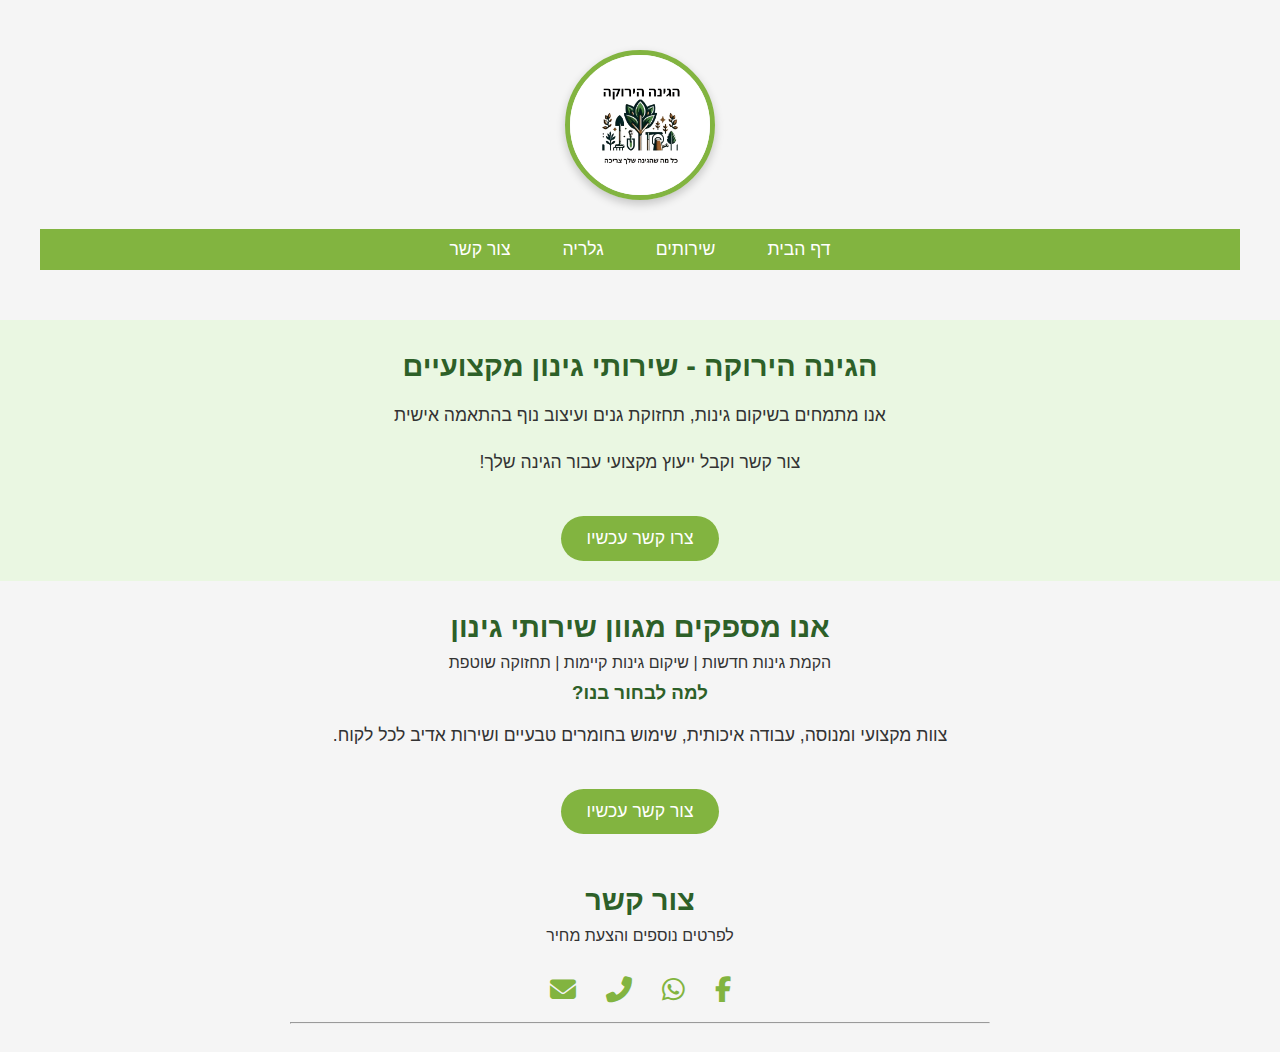
==== index.html @ babe918a "Update index.html" ====
<!DOCTYPE HTML>
<html lang="he" dir="rtl">
<head>
    <!-- FontAwesome Icons CDN -->
    <link rel="stylesheet" href="https://cdnjs.cloudflare.com/ajax/libs/font-awesome/6.5.0/css/all.min.css">
    <meta charset="utf-8">
    <meta name="viewport" content="width=device-width, initial-scale=1">
    <title>הגינה הירוקה - כל מה שהגינה שלך צריכה</title>
    <meta name="description" content="שירותי גינון מקצועיים ושיקום גינות">
    <meta name="keywords" content="גינון, צמחים, עיצוב גינות, שירותי גינון">
    
    <!-- קבצי CSS -->
    <link rel="stylesheet" href="style.css">
    <link rel="stylesheet" href="skel.css">

    <!-- קבצי JavaScript -->
    <script src="jquery.min.js"></script>
    <script src="jquery.dropotron.min.js"></script>
    <script src="skel.min.js"></script>
    <script src="skel-layers.min.js"></script>
    <script src="init.js"></script>
    
    <style>
        body {
            direction: rtl;
            text-align: right;
            font-family: Arial, sans-serif;
        }
        .container {
            max-width: 1200px;
            margin: auto;
            padding: 20px;
        }
        .center-box {
            max-width: 700px;
            margin: 0 auto;
            text-align: center;
        }
        .header {
            text-align: center;
            font-size: 28px;
            font-weight: bold;
            margin-bottom: 20px;
        }
    </style>
</head>
<body class="homepage">
    <div class="wrapper style1">
        <div id="header">
            <div class="container">
                <h1 id="logo">
                    <a href="index.html">
                        <img src="https://the-green-garden.github.io/haginahayeruka/logo.jpg" alt="הגינה הירוקה">
                    </a>
                </h1>
                <!-- ניווט -->
                <nav id="nav">
                    <ul>
                        <li class="active"><a href="index.html">דף הבית</a></li>
                        <li><a href="left-sidebar.html">שירותים</a></li>
                        <li><a href="right-sidebar.html">גלריה</a></li>
                        <li><a href="no-sidebar.html">צור קשר</a></li>
                    </ul>
                </nav>
            </div>
        </div>
        
<!-- באנר -->
<div id="banner" style="background-color: #eaf7e2;">
  <section class="container">
    <div class="hero-wrapper">
      <h2>הגינה הירוקה - שירותי גינון מקצועיים</h2>
      <p>אנו מתמחים בשיקום גינות, תחזוקת גנים ועיצוב נוף בהתאמה אישית</p>
      <p>צור קשר וקבל ייעוץ מקצועי עבור הגינה שלך!</p>
      <a href="no-sidebar.html" class="button">צרו קשר עכשיו</a>
    </div>
  </section>
</div>


    <!-- מידע נוסף -->
    <div class="wrapper style2">
        <section class="container center-box">
            <div class="row double">
                <div class="6u">
                    <header class="major">
                        <h2>אנו מספקים מגוון שירותי גינון</h2>
                        <span class="byline">הקמת גינות חדשות | שיקום גינות קיימות | תחזוקה שוטפת</span>
                    </header>
                </div>
                <div class="6u">
                    <h3>למה לבחור בנו?</h3>
                    <p>צוות מקצועי ומנוסה, עבודה איכותית, שימוש בחומרים טבעיים ושירות אדיב לכל לקוח.</p>
                    <a href="#" class="button">צור קשר עכשיו</a>
                </div>
            </div>
        </section>
    </div>

    <!-- תחתית -->
    <div id="footer">
        <section class="container center-box">
            <header class="major">
                <h2>צור קשר</h2>
                <span class="byline">לפרטים נוספים והצעת מחיר</span>
            </header>
            <ul class="icons">
                <li>
                    <a href="https://www.facebook.com/profile.php?id=61561220525391" target="_blank" title="Facebook">
                        <i class="fab fa-facebook-f"></i>
                    </a>
                </li>
                <li>
                    <a href="https://wa.me/972546698931" target="_blank" title="WhatsApp">
                        <i class="fab fa-whatsapp"></i>
                    </a>
                </li>
                <li>
                    <a href="tel:0534372319" title="Call">
                        <i class="fas fa-phone-alt"></i>
                    </a>
                </li>
                <li>
                    <a href="mailto:noyshoshansolomon@gmail.com" title="Email">
                        <i class="fas fa-envelope"></i>
                    </a>
                </li>
            </ul>
            <hr>
        </section>
    </div>
</body>
</html>
---- style.css ----
/* =====================================
   הגינה הירוקה - עיצוב מודרני ומרשים
   ===================================== */

@import url("https://fonts.googleapis.com/css2?family=Varela+Round&display=swap");

/* בסיס כללי */
body {
  direction: rtl;
  text-align: center;
  font-family: 'Varela Round', sans-serif;
  background-color: #f5f5f5;
  color: #333;
  margin: 0;
  padding: 0;
}

.container {
  max-width: 1200px;
  margin: 0 auto;
  padding: 30px 20px;
}

.center-box {
  max-width: 700px;
  margin: 0 auto;
  text-align: center;
}

/* מרכז את התוכן בדפים */
.container,
.wrapper,
section {
  text-align: center;
}

p {
  text-align: inherit;
}

#content h2,
#content p,
#content ul,
#content .button {
  margin-left: auto;
  margin-right: auto;
}

/* לוגו עגול */
#logo {
  display: flex;
  justify-content: center;
  align-items: center;
  margin-top: 30px;
  margin-bottom: 20px;
}

#logo img {
  width: 140px;
  height: 140px;
  border-radius: 50%;
  border: 5px solid #82b440;
  object-fit: cover;
  box-shadow: 0 4px 10px rgba(0,0,0,0.2);
}

/* כותרת עליונה */
h1, h2, h3 {
  margin: 10px 0;
  color: #2d6028;
}

h1 {
  font-size: 2.4em;
}

h2 {
  font-size: 1.8em;
}

p {
  font-size: 1.1em;
  line-height: 1.7em;
}

/* תפריט ניווט */
nav {
  background-color: #82b440;
  padding: 10px 0;
  margin-bottom: 30px;
}

nav ul {
  list-style: none;
  display: flex;
  justify-content: center;
  padding: 0;
  margin: 0;
  flex-wrap: wrap;
  gap: 20px;
}

nav li a {
  text-decoration: none;
  color: white;
  font-size: 1.1em;
  padding: 8px 16px;
  border-radius: 20px;
  transition: background-color 0.3s ease;
}

nav li a:hover {
  background-color: #6a9a2f;
}

/* אייקונים */
ul.icons {
  list-style: none;
  display: flex;
  justify-content: center;
  padding: 0;
  margin-top: 30px;
  gap: 30px;
}

ul.icons li a {
  font-size: 26px;
  color: #82b440;
  transition: color 0.3s ease;
  text-decoration: none;
}

ul.icons li a:hover {
  color: #2d6028;
}

/* כפתור ראשי */
.button {
  display: inline-block;
  background-color: #82b440;
  color: white;
  padding: 12px 25px;
  border-radius: 30px;
  font-size: 1.1em;
  text-decoration: none;
  margin-top: 20px;
  transition: background-color 0.3s ease;
}

.button:hover {
  background-color: #6a9a2f;
}

/* פוטר */
footer {
  background-color: #2d6028;
  color: white;
  padding: 30px 20px;
  margin-top: 50px;
  text-align: center;
}

footer p {
  margin: 0;
  font-size: 0.9em;
  opacity: 0.7;
}

/* תמונות כלליות */
img {
  max-width: 100%;
  height: auto;
  border-radius: 10px;
  box-shadow: 0 2px 6px rgba(0,0,0,0.1);
}

.gallery-grid {
  display: grid;
  grid-template-columns: repeat(auto-fit, minmax(250px, 1fr));
  gap: 20px;
  padding: 30px 0;
  direction: rtl;
}

.gallery-grid img {
  width: 100%;
  height: auto;
  aspect-ratio: 4 / 3;
  object-fit: cover;
  border-radius: 12px;
  box-shadow: 0 4px 10px rgba(0, 0, 0, 0.15);
  transition: transform 0.3s ease-in-out;
}

.gallery-grid img:hover {
  transform: scale(1.03);
}

/* התאמה לנייד */
@media (max-width: 768px) {
  nav ul {
    flex-direction: column;
    gap: 10px;
  }

  #logo img {
    width: 100px;
    height: 100px;
  }

  h1 {
    font-size: 2em;
  }

  h2 {
    font-size: 1.5em;
  }

  .button {
    font-size: 1em;
    padding: 10px 20px;
  }

.hero-wrapper {
  max-width: 600px;
  margin: 0 auto;
  text-align: center;
  padding: 40px 20px;
  background-color: #ffffffdd; /* לבן שקוף עדין */
  border-radius: 12px;
  box-shadow: 0 4px 12px rgba(0,0,0,0.1);
}

.hero-wrapper h2 {
  font-size: 2rem;
  color: #2d6028;
  margin-bottom: 15px;
}

.hero-wrapper p {
  font-size: 1.2rem;
  line-height: 1.7;
  margin-bottom: 10px;
  color: #333;
}
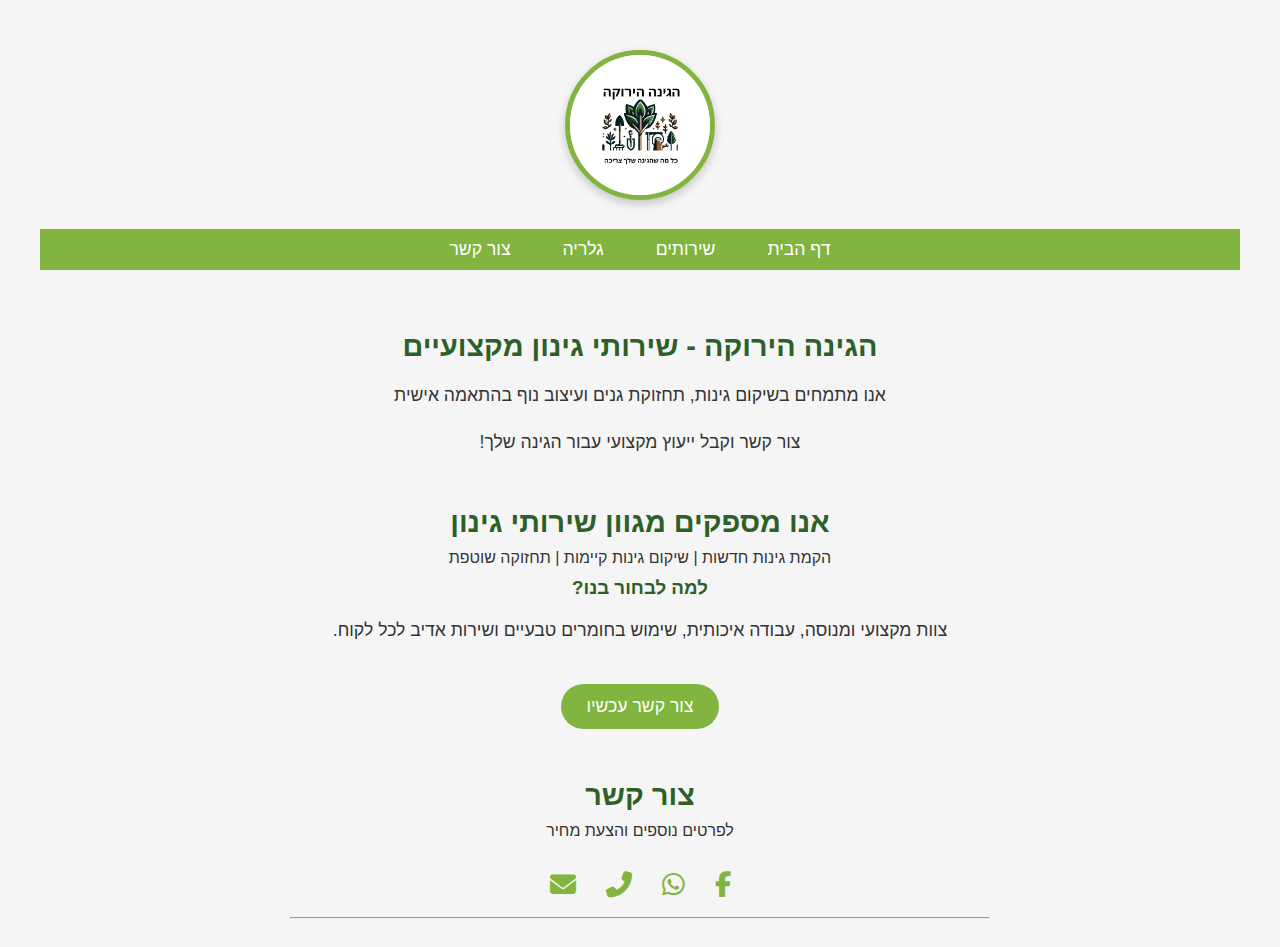
==== commit b00a2a73: "Update index.html" ====
--- a/index.html
+++ b/index.html
@@ -66,15 +66,14 @@
         </div>
         
 <!-- באנר -->
-<div id="banner" style="background-color: #eaf7e2;">
-  <section class="container">
+<div id="banner">
+  <div class="hero-center">
     <div class="hero-wrapper">
       <h2>הגינה הירוקה - שירותי גינון מקצועיים</h2>
       <p>אנו מתמחים בשיקום גינות, תחזוקת גנים ועיצוב נוף בהתאמה אישית</p>
       <p>צור קשר וקבל ייעוץ מקצועי עבור הגינה שלך!</p>
-      <a href="no-sidebar.html" class="button">צרו קשר עכשיו</a>
     </div>
-  </section>
+  </div>
 </div>
 
 
--- a/style.css
+++ b/style.css
@@ -226,13 +226,13 @@
   margin: 0 auto;
   text-align: center;
   padding: 40px 20px;
-  background-color: #ffffffdd; /* לבן שקוף עדין */
-  border-radius: 12px;
-  box-shadow: 0 4px 12px rgba(0,0,0,0.1);
+  background-color: #ffffffee; /* לבן שקוף עדין */
+  border-radius: 16px;
+  box-shadow: 0 6px 20px rgba(0, 0, 0, 0.1);
 }
 
 .hero-wrapper h2 {
-  font-size: 2rem;
+  font-size: 2.2rem;
   color: #2d6028;
   margin-bottom: 15px;
 }
@@ -240,8 +240,13 @@
 .hero-wrapper p {
   font-size: 1.2rem;
   line-height: 1.7;
-  margin-bottom: 10px;
+  margin-bottom: 15px;
   color: #333;
 }
 
-
+.hero-wrapper .button {
+  margin-top: 10px;
+}
+
+
+
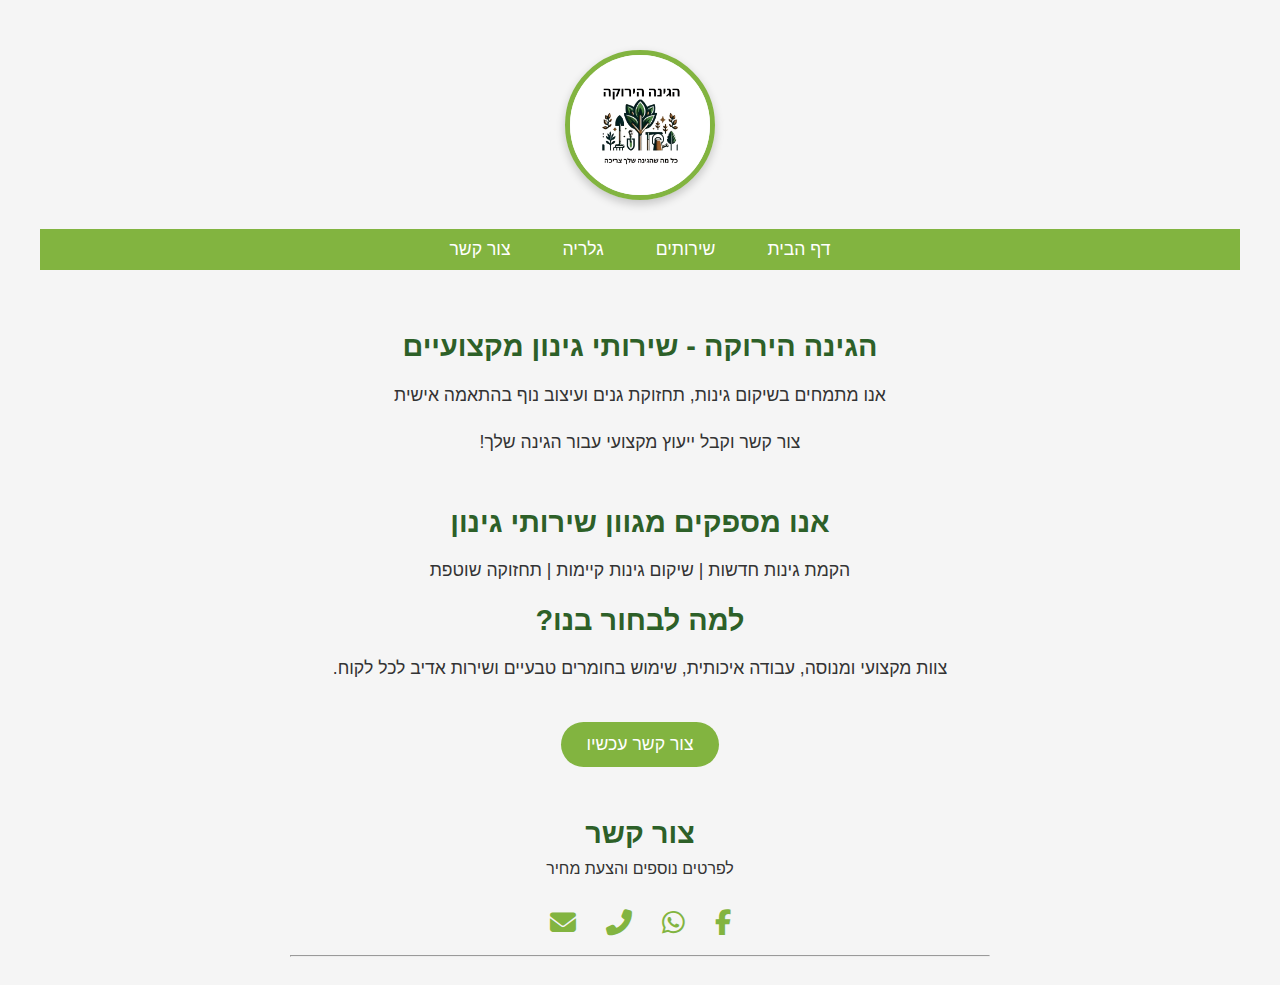
==== commit 83e0f160: "Update index.html" ====
--- a/index.html
+++ b/index.html
@@ -78,23 +78,23 @@
 
 
     <!-- מידע נוסף -->
-    <div class="wrapper style2">
-        <section class="container center-box">
-            <div class="row double">
-                <div class="6u">
-                    <header class="major">
-                        <h2>אנו מספקים מגוון שירותי גינון</h2>
-                        <span class="byline">הקמת גינות חדשות | שיקום גינות קיימות | תחזוקה שוטפת</span>
-                    </header>
-                </div>
-                <div class="6u">
-                    <h3>למה לבחור בנו?</h3>
-                    <p>צוות מקצועי ומנוסה, עבודה איכותית, שימוש בחומרים טבעיים ושירות אדיב לכל לקוח.</p>
-                    <a href="#" class="button">צור קשר עכשיו</a>
-                </div>
-            </div>
-        </section>
+   <div class="wrapper style2">
+  <section class="container">
+    
+    <div class="text-box">
+      <h2>אנו מספקים מגוון שירותי גינון</h2>
+      <p>הקמת גינות חדשות | שיקום גינות קיימות | תחזוקה שוטפת</p>
     </div>
+
+    <div class="text-box">
+      <h2>למה לבחור בנו?</h2>
+      <p>צוות מקצועי ומנוסה, עבודה איכותית, שימוש בחומרים טבעיים ושירות אדיב לכל לקוח.</p>
+      <a href="no-sidebar.html" class="button">צור קשר עכשיו</a>
+    </div>
+
+  </section>
+</div>
+
 
     <!-- תחתית -->
     <div id="footer">
--- a/style.css
+++ b/style.css
@@ -221,12 +221,19 @@
     padding: 10px 20px;
   }
 
+.hero-center {
+  display: flex;
+  justify-content: center;
+  align-items: center;
+  padding: 60px 20px;
+  background-color: #f5f5f5;
+}
+
 .hero-wrapper {
   max-width: 600px;
-  margin: 0 auto;
-  text-align: center;
-  padding: 40px 20px;
-  background-color: #ffffffee; /* לבן שקוף עדין */
+  text-align: center;
+  padding: 40px 30px;
+  background-color: #ffffffee;
   border-radius: 16px;
   box-shadow: 0 6px 20px rgba(0, 0, 0, 0.1);
 }
@@ -234,19 +241,40 @@
 .hero-wrapper h2 {
   font-size: 2.2rem;
   color: #2d6028;
-  margin-bottom: 15px;
+  margin-bottom: 20px;
 }
 
 .hero-wrapper p {
   font-size: 1.2rem;
-  line-height: 1.7;
+  line-height: 1.8;
   margin-bottom: 15px;
   color: #333;
 }
 
-.hero-wrapper .button {
-  margin-top: 10px;
-}
-
-
-
+/* תיבת טקסט מעוצבת */
+.text-box {
+  background-color: #ffffffee;
+  border-radius: 16px;
+  box-shadow: 0 6px 20px rgba(0, 0, 0, 0.1);
+  padding: 40px 30px;
+  margin: 30px auto;
+  max-width: 700px;
+  text-align: center;
+}
+
+/* כותרת בתוך תיבה */
+.text-box h2, .text-box h3 {
+  color: #2d6028;
+  margin-bottom: 15px;
+}
+
+/* פסקה בתוך תיבה */
+.text-box p {
+  color: #333;
+  font-size: 1.1rem;
+  line-height: 1.8;
+  margin-bottom: 15px;
+}
+
+
+
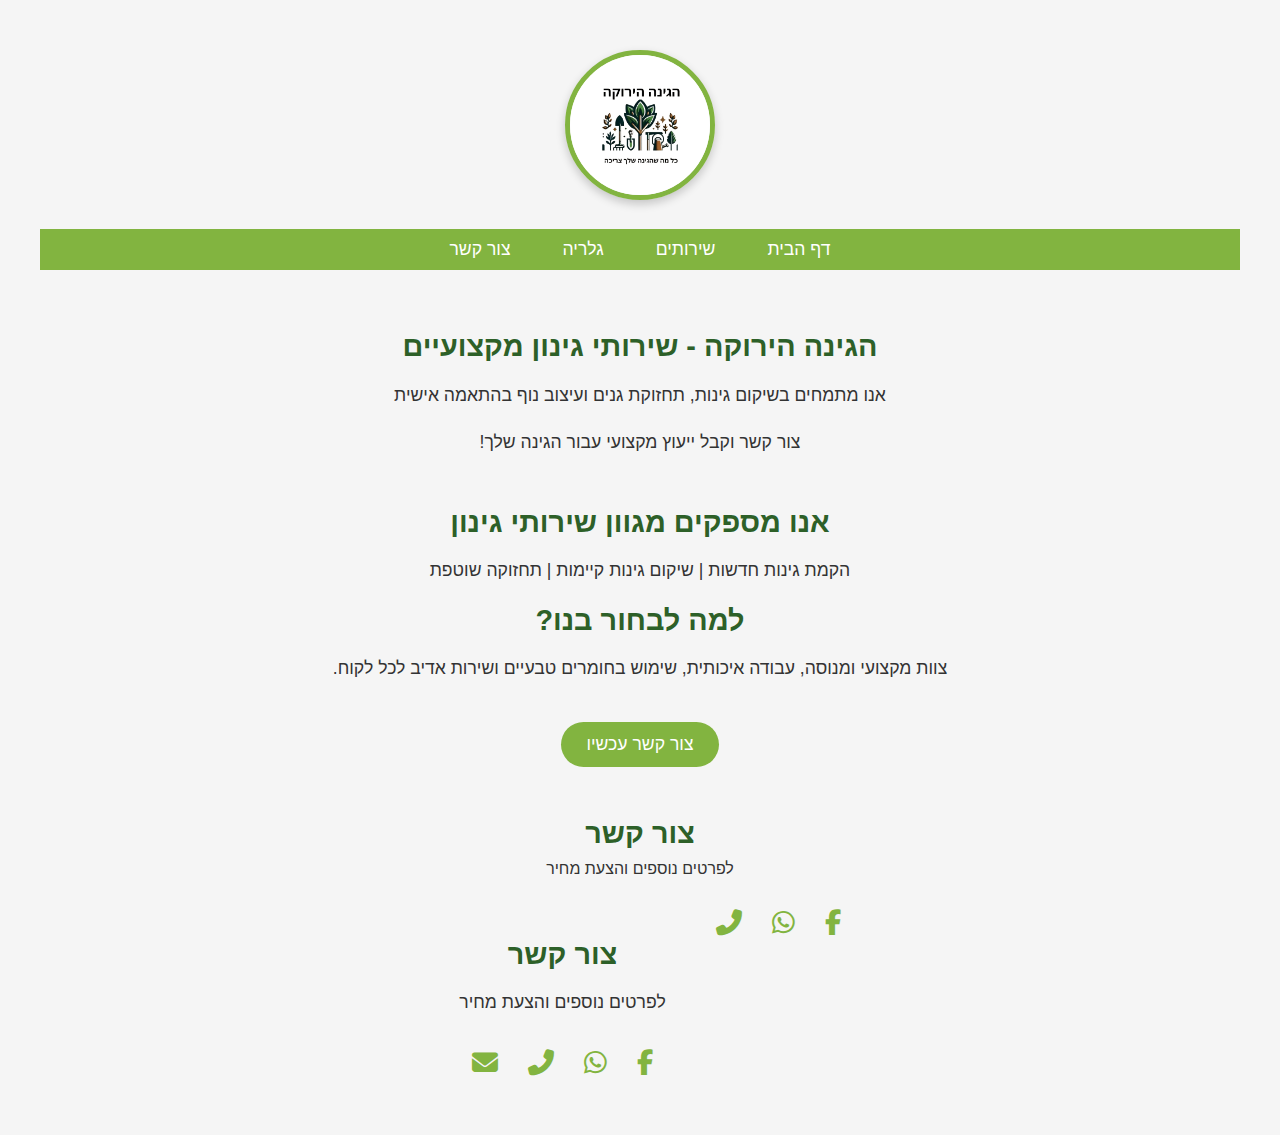
==== commit 22ddec7c: "Update index.html" ====
--- a/index.html
+++ b/index.html
@@ -120,14 +120,40 @@
                     </a>
                 </li>
                 <li>
-                    <a href="mailto:noyshoshansolomon@gmail.com" title="Email">
-                        <i class="fas fa-envelope"></i>
-                    </a>
-                </li>
-            </ul>
-            <hr>
-        </section>
+
+                    <!-- תחתית -->
+<div id="footer">
+  <section class="container">
+    <div class="text-box">
+      <h2>צור קשר</h2>
+      <p>לפרטים נוספים והצעת מחיר</p>
+      <ul class="icons">
+        <li>
+          <a href="https://www.facebook.com/profile.php?id=61561220525391" target="_blank" title="Facebook">
+            <i class="fab fa-facebook-f"></i>
+          </a>
+        </li>
+        <li>
+          <a href="https://wa.me/972546698931" target="_blank" title="WhatsApp">
+            <i class="fab fa-whatsapp"></i>
+          </a>
+        </li>
+        <li>
+          <a href="tel:0534372319" title="Call">
+            <i class="fas fa-phone-alt"></i>
+          </a>
+        </li>
+        <li>
+          <a href="mailto:noyshoshansolomon@gmail.com" title="Email">
+            <i class="fas fa-envelope"></i>
+          </a>
+        </li>
+      </ul>
     </div>
+  </section>
+</div>
+
+
 </body>
 </html>
 
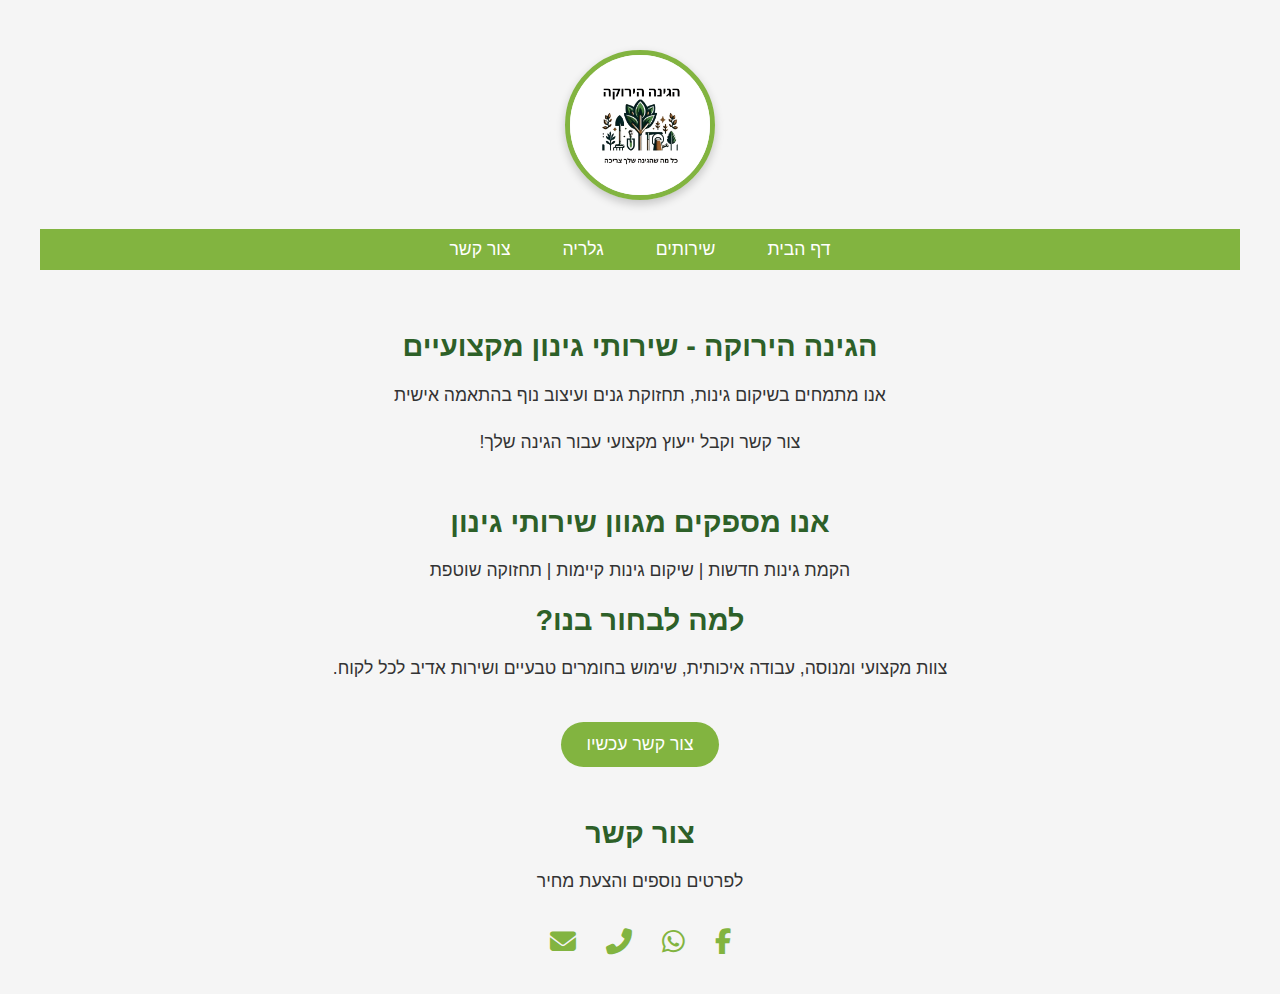
==== commit 227a7d87: "Update index.html" ====
--- a/index.html
+++ b/index.html
@@ -96,31 +96,6 @@
 </div>
 
 
-    <!-- תחתית -->
-    <div id="footer">
-        <section class="container center-box">
-            <header class="major">
-                <h2>צור קשר</h2>
-                <span class="byline">לפרטים נוספים והצעת מחיר</span>
-            </header>
-            <ul class="icons">
-                <li>
-                    <a href="https://www.facebook.com/profile.php?id=61561220525391" target="_blank" title="Facebook">
-                        <i class="fab fa-facebook-f"></i>
-                    </a>
-                </li>
-                <li>
-                    <a href="https://wa.me/972546698931" target="_blank" title="WhatsApp">
-                        <i class="fab fa-whatsapp"></i>
-                    </a>
-                </li>
-                <li>
-                    <a href="tel:0534372319" title="Call">
-                        <i class="fas fa-phone-alt"></i>
-                    </a>
-                </li>
-                <li>
-
                     <!-- תחתית -->
 <div id="footer">
   <section class="container">
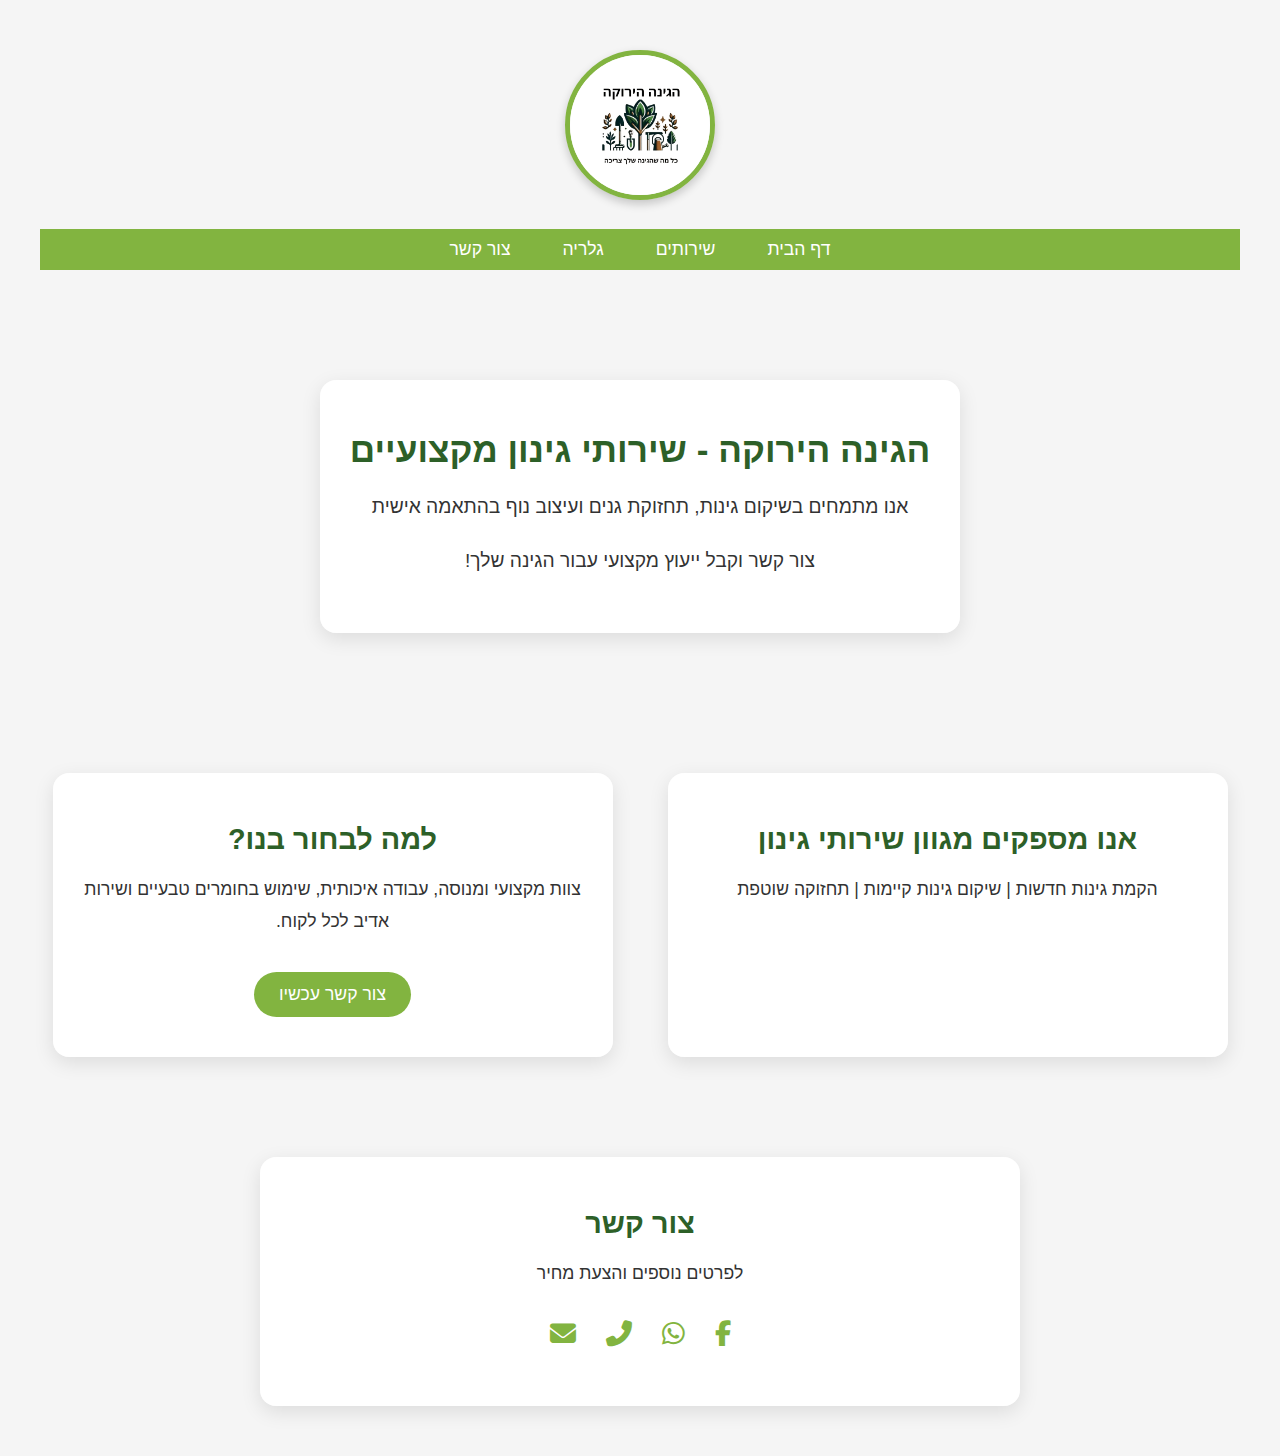
==== commit 27c0551a: "Update index.html" ====
--- a/index.html
+++ b/index.html
@@ -65,35 +65,34 @@
             </div>
         </div>
         
-<!-- באנר -->
-<div id="banner">
-  <div class="hero-center">
-    <div class="hero-wrapper">
-      <h2>הגינה הירוקה - שירותי גינון מקצועיים</h2>
-      <p>אנו מתמחים בשיקום גינות, תחזוקת גנים ועיצוב נוף בהתאמה אישית</p>
-      <p>צור קשר וקבל ייעוץ מקצועי עבור הגינה שלך!</p>
-    </div>
-  </div>
-</div>
-
-
-    <!-- מידע נוסף -->
-   <div class="wrapper style2">
-  <section class="container">
-    
-    <div class="text-box">
-      <h2>אנו מספקים מגוון שירותי גינון</h2>
-      <p>הקמת גינות חדשות | שיקום גינות קיימות | תחזוקה שוטפת</p>
+    <!-- באנר -->
+    <div id="banner">
+      <div class="hero-center">
+        <div class="hero-wrapper">
+          <h2>הגינה הירוקה - שירותי גינון מקצועיים</h2>
+          <p>אנו מתמחים בשיקום גינות, תחזוקת גנים ועיצוב נוף בהתאמה אישית</p>
+          <p>צור קשר וקבל ייעוץ מקצועי עבור הגינה שלך!</p>
+        </div>
+      </div>
     </div>
 
-    <div class="text-box">
-      <h2>למה לבחור בנו?</h2>
-      <p>צוות מקצועי ומנוסה, עבודה איכותית, שימוש בחומרים טבעיים ושירות אדיב לכל לקוח.</p>
-      <a href="no-sidebar.html" class="button">צור קשר עכשיו</a>
+    <!-- תיבות טקסט בשורה -->
+    <div class="wrapper style2">
+      <section class="container">
+        <div class="text-box-row">
+          <div class="text-box">
+            <h2>אנו מספקים מגוון שירותי גינון</h2>
+            <p>הקמת גינות חדשות | שיקום גינות קיימות | תחזוקה שוטפת</p>
+          </div>
+
+          <div class="text-box">
+            <h2>למה לבחור בנו?</h2>
+            <p>צוות מקצועי ומנוסה, עבודה איכותית, שימוש בחומרים טבעיים ושירות אדיב לכל לקוח.</p>
+            <a href="no-sidebar.html" class="button">צור קשר עכשיו</a>
+          </div>
+        </div>
+      </section>
     </div>
-
-  </section>
-</div>
 
 
                     <!-- תחתית -->
--- a/style.css
+++ b/style.css
@@ -1,3 +1,4 @@
+
 /* =====================================
    הגינה הירוקה - עיצוב מודרני ומרשים
    ===================================== */
@@ -174,6 +175,7 @@
   box-shadow: 0 2px 6px rgba(0,0,0,0.1);
 }
 
+/* גלריה */
 .gallery-grid {
   display: grid;
   grid-template-columns: repeat(auto-fit, minmax(250px, 1fr));
@@ -196,31 +198,7 @@
   transform: scale(1.03);
 }
 
-/* התאמה לנייד */
-@media (max-width: 768px) {
-  nav ul {
-    flex-direction: column;
-    gap: 10px;
-  }
-
-  #logo img {
-    width: 100px;
-    height: 100px;
-  }
-
-  h1 {
-    font-size: 2em;
-  }
-
-  h2 {
-    font-size: 1.5em;
-  }
-
-  .button {
-    font-size: 1em;
-    padding: 10px 20px;
-  }
-
+/* באנר */
 .hero-center {
   display: flex;
   justify-content: center;
@@ -251,7 +229,7 @@
   color: #333;
 }
 
-/* תיבת טקסט מעוצבת */
+/* תיבות טקסט */
 .text-box {
   background-color: #ffffffee;
   border-radius: 16px;
@@ -262,13 +240,11 @@
   text-align: center;
 }
 
-/* כותרת בתוך תיבה */
 .text-box h2, .text-box h3 {
   color: #2d6028;
   margin-bottom: 15px;
 }
 
-/* פסקה בתוך תיבה */
 .text-box p {
   color: #333;
   font-size: 1.1rem;
@@ -276,5 +252,54 @@
   margin-bottom: 15px;
 }
 
-
-
+/* תיבות טקסט בשורה אחת */
+.text-box-row {
+  display: flex;
+  flex-wrap: wrap;
+  justify-content: center;
+  gap: 30px;
+  margin-top: 30px;
+}
+
+.text-box-row .text-box {
+  flex: 1 1 300px;
+  max-width: 500px;
+}
+
+/* התאמה לנייד */
+@media (max-width: 768px) {
+  nav ul {
+    flex-direction: column;
+    gap: 10px;
+  }
+
+  #logo img {
+    width: 100px;
+    height: 100px;
+  }
+
+  h1 {
+    font-size: 2em;
+  }
+
+  h2 {
+    font-size: 1.5em;
+  }
+
+  .button {
+    font-size: 1em;
+    padding: 10px 20px;
+  }
+
+  .hero-wrapper {
+    padding: 30px 20px;
+  }
+
+  .text-box {
+    padding: 30px 20px;
+  }
+}
+
+
+
+
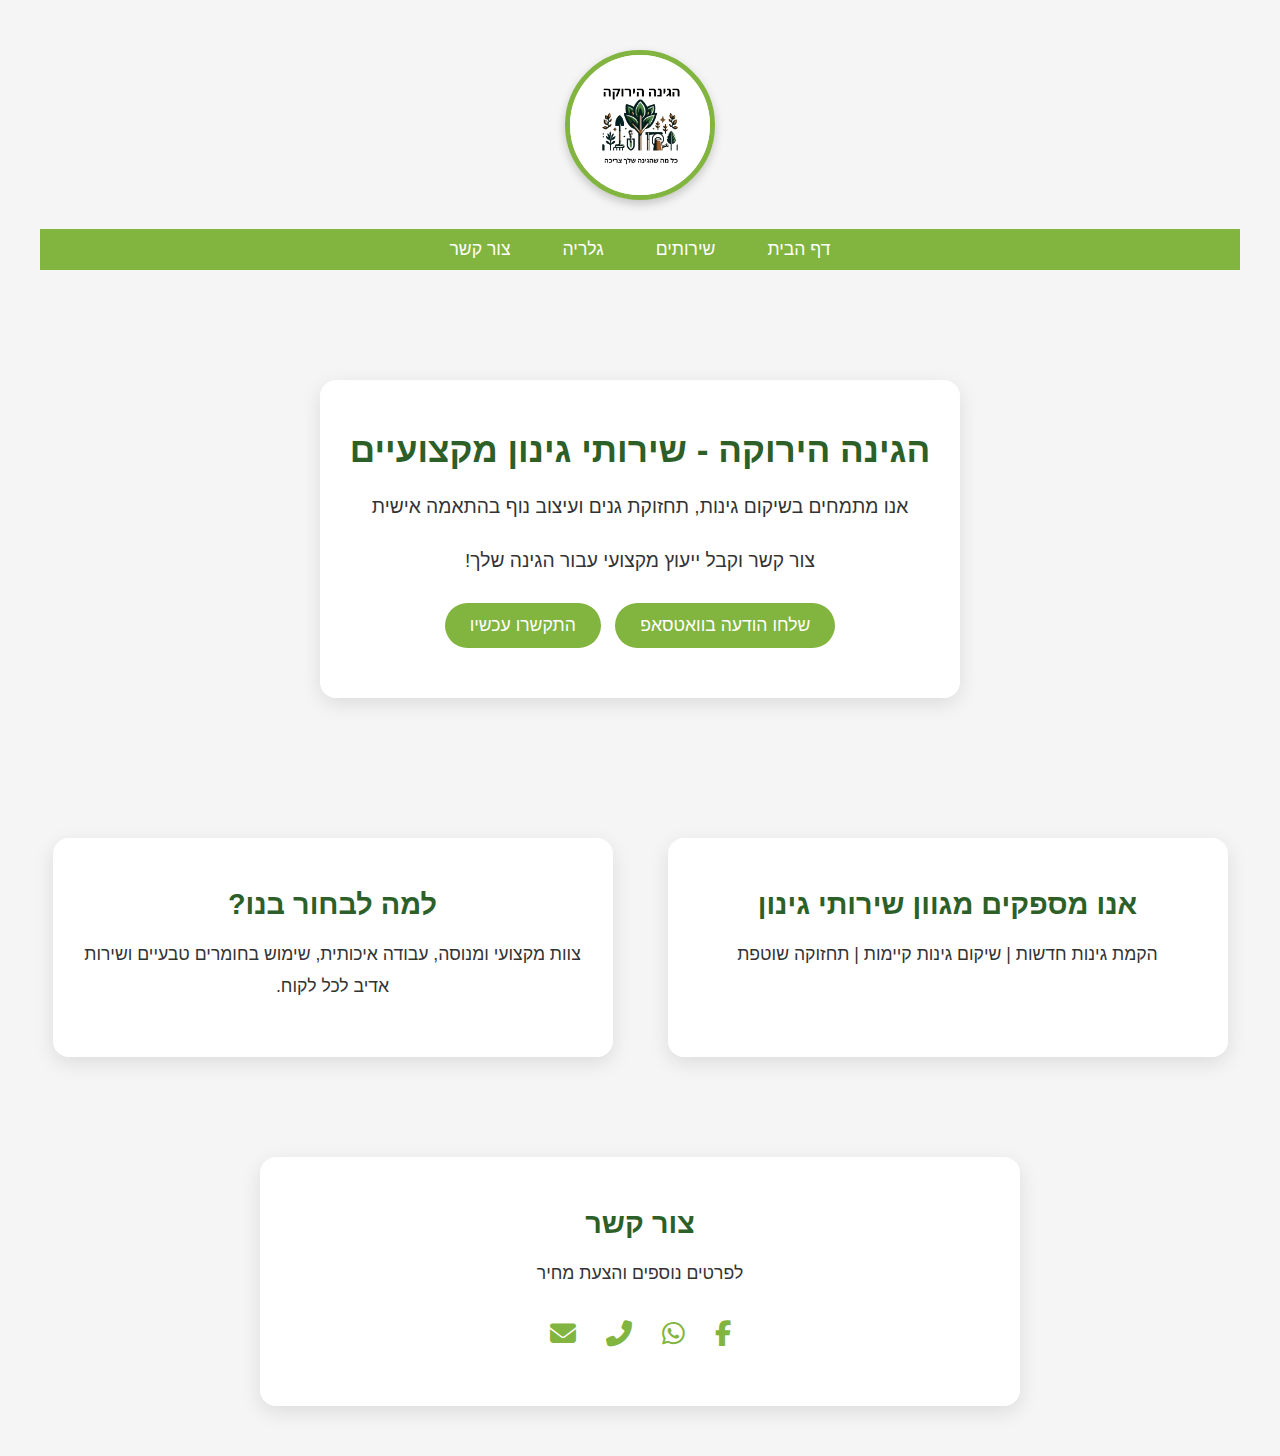
==== commit 91ab24fe: "Update index.html" ====
--- a/index.html
+++ b/index.html
@@ -42,6 +42,11 @@
             font-weight: bold;
             margin-bottom: 20px;
         }
+
+        .hero-wrapper a.button {
+            display: inline-block;
+            margin: 10px 5px;
+        }
     </style>
 </head>
 <body class="homepage">
@@ -72,6 +77,8 @@
           <h2>הגינה הירוקה - שירותי גינון מקצועיים</h2>
           <p>אנו מתמחים בשיקום גינות, תחזוקת גנים ועיצוב נוף בהתאמה אישית</p>
           <p>צור קשר וקבל ייעוץ מקצועי עבור הגינה שלך!</p>
+          <a href="https://wa.me/972546698931" target="_blank" class="button">שלחו הודעה בוואטסאפ</a>
+          <a href="tel:0546698931" class="button">התקשרו עכשיו</a>
         </div>
       </div>
     </div>
@@ -88,46 +95,42 @@
           <div class="text-box">
             <h2>למה לבחור בנו?</h2>
             <p>צוות מקצועי ומנוסה, עבודה איכותית, שימוש בחומרים טבעיים ושירות אדיב לכל לקוח.</p>
-            <a href="no-sidebar.html" class="button">צור קשר עכשיו</a>
           </div>
         </div>
       </section>
     </div>
 
-
-                    <!-- תחתית -->
-<div id="footer">
-  <section class="container">
-    <div class="text-box">
-      <h2>צור קשר</h2>
-      <p>לפרטים נוספים והצעת מחיר</p>
-      <ul class="icons">
-        <li>
-          <a href="https://www.facebook.com/profile.php?id=61561220525391" target="_blank" title="Facebook">
-            <i class="fab fa-facebook-f"></i>
-          </a>
-        </li>
-        <li>
-          <a href="https://wa.me/972546698931" target="_blank" title="WhatsApp">
-            <i class="fab fa-whatsapp"></i>
-          </a>
-        </li>
-        <li>
-          <a href="tel:0534372319" title="Call">
-            <i class="fas fa-phone-alt"></i>
-          </a>
-        </li>
-        <li>
-          <a href="mailto:noyshoshansolomon@gmail.com" title="Email">
-            <i class="fas fa-envelope"></i>
-          </a>
-        </li>
-      </ul>
+    <!-- תחתית -->
+    <div id="footer">
+      <section class="container">
+        <div class="text-box">
+          <h2>צור קשר</h2>
+          <p>לפרטים נוספים והצעת מחיר</p>
+          <ul class="icons">
+            <li>
+              <a href="https://www.facebook.com/profile.php?id=61561220525391" target="_blank" title="Facebook">
+                <i class="fab fa-facebook-f"></i>
+              </a>
+            </li>
+            <li>
+              <a href="https://wa.me/972546698931" target="_blank" title="WhatsApp">
+                <i class="fab fa-whatsapp"></i>
+              </a>
+            </li>
+            <li>
+              <a href="tel:0546698931" title="Call">
+                <i class="fas fa-phone-alt"></i>
+              </a>
+            </li>
+            <li>
+              <a href="mailto:noyshoshansolomon@gmail.com" title="Email">
+                <i class="fas fa-envelope"></i>
+              </a>
+            </li>
+          </ul>
+        </div>
+      </section>
     </div>
-  </section>
-</div>
-
-
 </body>
 </html>
 
